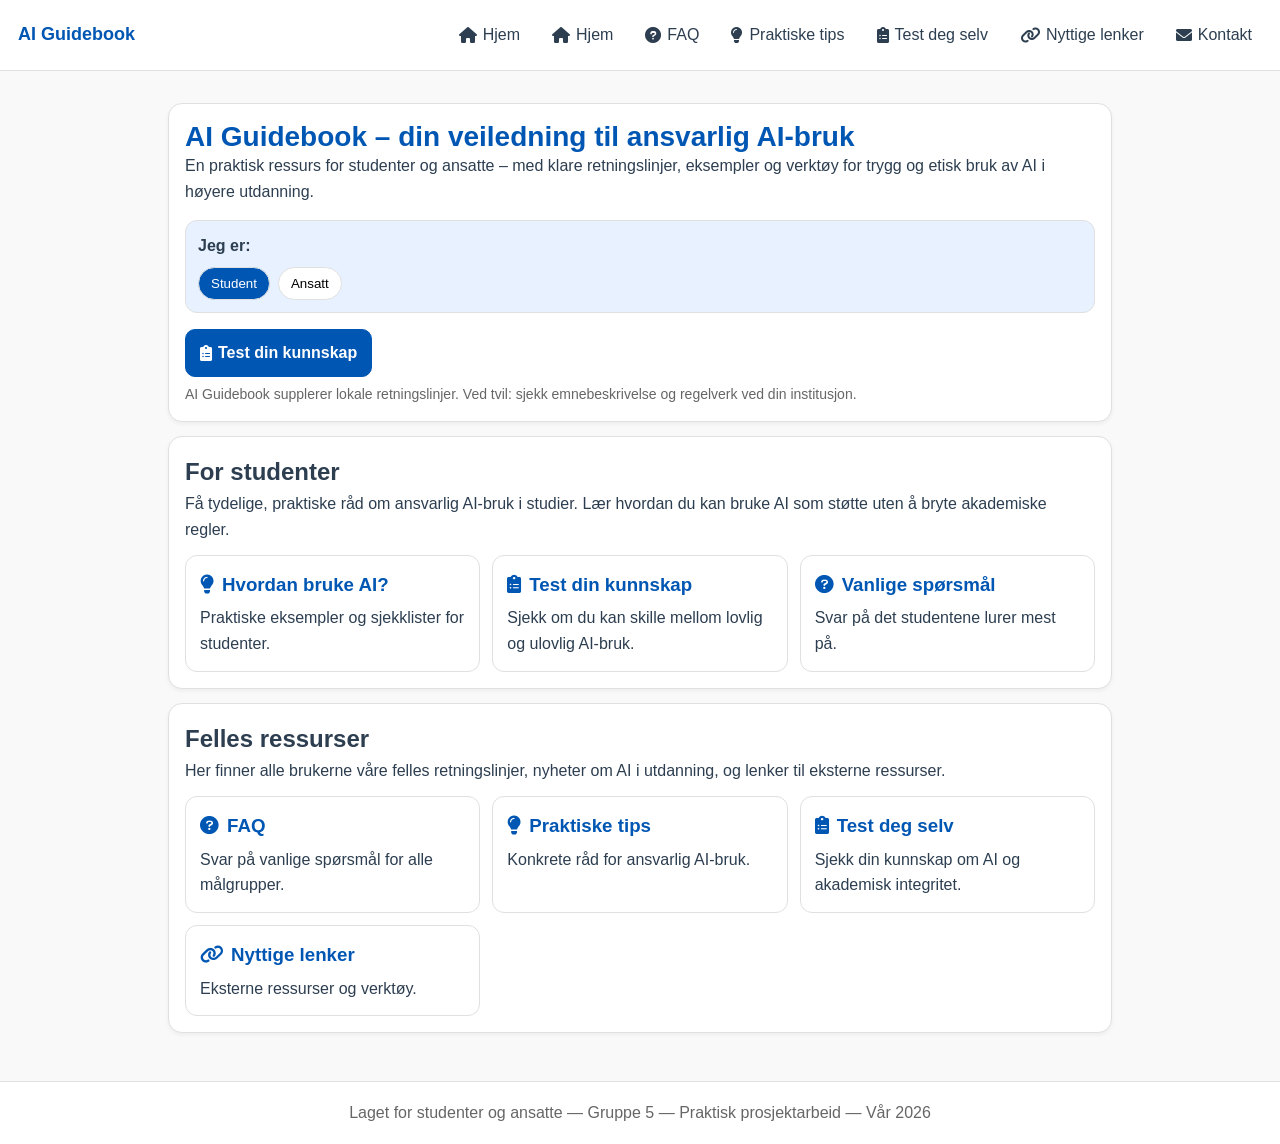
==== AIGuideline/index.html @ 7a89b68e "Add files via upload" ====
<!doctype html>
<html lang="no">
<head>
  <meta charset="utf-8" />
  <meta name="viewport" content="width=device-width, initial-scale=1" />
  <title>AI Guidebook</title>
  <link rel="stylesheet" href="style.css" />
  <link rel="stylesheet" href="https://cdnjs.cloudflare.com/ajax/libs/font-awesome/6.0.0/css/all.min.css">
</head>
<body>
  <header class="topbar">
    <div class="brand">
      <span class="brand-title">AI Guidebook</span>
    </div>
    <nav class="nav" aria-label="Hovedmeny">
      <button class="menu-toggle" aria-label="Åpne meny" id="menuToggle">☰</button>
      <ul id="menu">
        <li><a href="index.html" aria-current="page"><i class="fas fa-home"></i> Hjem</a></li>
         <li><a href="index.html"><i class="fas fa-home"></i> Hjem</a></li>
        <li><a href="faq.html"><i class="fas fa-question-circle"></i> FAQ</a></li>
        <li><a href="tips.html" aria-current="page"><i class="fas fa-lightbulb"></i> Praktiske tips</a></li>
        <li><a href="quiz.html"><i class="fas fa-clipboard-list"></i> Test deg selv</a></li>
        <li><a href="links.html"><i class="fas fa-link"></i> Nyttige lenker</a></li>
        <li><a href="contact.html"><i class="fas fa-envelope"></i> Kontakt</a></li>
      </ul>
    </nav>
  </header>

  <main class="container">
    <section class="hero card">
      <h1>AI Guidebook – din veiledning til ansvarlig AI-bruk</h1>
      <p class="lead">
        En praktisk ressurs for studenter og ansatte –
        med klare retningslinjer, eksempler og verktøy for trygg og etisk bruk av AI i høyere utdanning.
      </p>

      <!-- Rollevelger -->
      <div class="role-selector">
        <h3>Jeg er:</h3>
        <div class="role-options">
          <button class="role-btn active" data-role="student">Student</button>
          <button class="role-btn" data-role="staff">Ansatt</button>
        </div>
      </div>

      <div class="hero-actions">
        <a class="btn" href="quiz.html"><i class="fas fa-clipboard-list"></i> Test din kunnskap</a>
      </div>

      <p class="small">
        AI Guidebook supplerer lokale retningslinjer.
        Ved tvil: sjekk emnebeskrivelse og regelverk ved din institusjon.
      </p>
    </section>

    <!-- Innhold for studenter -->
    <section class="card content-student" data-role="student">
      <h2>For studenter</h2>
      <p>
        Få tydelige, praktiske råd om ansvarlig AI-bruk i studier.
        Lær hvordan du kan bruke AI som støtte uten å bryte akademiske regler.
      </p>
      <div class="grid">
        <a href="tips.html" class="tile">
          <h3><i class="fas fa-lightbulb"></i> Hvordan bruke AI?</h3>
          <p>Praktiske eksempler og sjekklister for studenter.</p>
        </a>
        <a href="quiz.html" class="tile">
          <h3><i class="fas fa-clipboard-list"></i> Test din kunnskap</h3>
          <p>Sjekk om du kan skille mellom lovlig og ulovlig AI-bruk.</p>
        </a>
        <a href="faq.html" class="tile">
          <h3><i class="fas fa-question-circle"></i> Vanlige spørsmål</h3>
          <p>Svar på det studentene lurer mest på.</p>
        </a>
      </div>
    </section>

    <!-- Innhold for ansatte -->
    <section class="card content-staff" data-role="staff" style="display: none;">
      <h2>For ansatte</h2>
      <p>
        Veiledning for lærere, sensorer, studieadministrasjon og universitetet –
        om hvordan håndtere AI i undervisning, vurdering og policy.
      </p>
      <div class="grid">
        <a href="tips.html" class="tile">
          <h3><i class="fas fa-chalkboard-teacher"></i> Undervisningstips</h3>
          <p>Hvordan integrere AI i emner og oppgaver.</p>
        </a>
        <a href="faq.html" class="tile">
          <h3><i class="fas fa-gavel"></i> Vurderingsretningslinjer</h3>
          <p>Håndtering av AI-bruk i eksamen og oppgaver.</p>
        </a>
        <a href="links.html" class="tile">
          <h3><i class="fas fa-university"></i> Policy og maler</h3>
          <p>Ferdige maler for lokale retningslinjer.</p>
        </a>
      </div>
    </section>

    <!-- Felles ressurser -->
    <section class="card" data-role="student staff">
      <h2>Felles ressurser</h2>
      <p>
        Her finner alle brukerne våre felles retningslinjer, nyheter om AI i utdanning,
        og lenker til eksterne ressurser.
      </p>
      <div class="grid">
        <a href="faq.html" class="tile">
          <h3><i class="fas fa-question-circle"></i> FAQ</h3>
          <p>Svar på vanlige spørsmål for alle målgrupper.</p>
        </a>
        <a href="tips.html" class="tile">
          <h3><i class="fas fa-lightbulb"></i> Praktiske tips</h3>
          <p>Konkrete råd for ansvarlig AI-bruk.</p>
        </a>
        <a href="quiz.html" class="tile">
          <h3><i class="fas fa-clipboard-list"></i> Test deg selv</h3>
          <p>Sjekk din kunnskap om AI og akademisk integritet.</p>
        </a>
        <a href="links.html" class="tile">
          <h3><i class="fas fa-link"></i> Nyttige lenker</h3>
          <p>Eksterne ressurser og verktøy.</p>
        </a>
      </div>
    </section>
  </main>

  <footer class="footer">
    <p>Laget for studenter og ansatte — Gruppe 5 — Praktisk prosjektarbeid — Vår 2026</p>
  </footer>

  <script src="app.js" defer></script>
</body>
</html>
---- AIGuideline/style.css ----
:root {
  --primary-color: #0056b3;
  --primary-light: #e7f1ff;
  --text-color: #2c3e50;
  --text-light: #666;
  --bg-color: #f9f9f9;
  --card-bg: #ffffff;
  --border-color: #e0e0e0;
}

* {
  box-sizing: border-box;
  margin: 0;
  padding: 0;
}

body {
  font-family: 'Segoe UI', Roboto, Arial, sans-serif;
  line-height: 1.6;
  color: var(--text-color);
  background-color: var(--bg-color);
}

a {
  color: inherit;
  text-decoration: none;
}

/* Header & Nav */
.topbar {
  display: flex;
  align-items: center;
  justify-content: space-between;
  padding: 14px 18px;
  border-bottom: 1px solid var(--border-color);
  position: sticky;
  top: 0;
  background: var(--card-bg);
  z-index: 100;
}

.brand-title {
  font-weight: 800;
  font-size: 18px;
  color: var(--primary-color);
}

.nav {
  display: flex;
  align-items: center;
  gap: 12px;
}

.nav ul {
  list-style: none;
  margin: 0;
  padding: 0;
  display: flex;
  gap: 12px;
  align-items: center;
}

.nav a {
  padding: 8px 10px;
  border-radius: 8px;
  transition: all 0.2s ease;
  display: flex;
  align-items: center;
  gap: 6px;
}

.nav a:hover {
  background: var(--primary-light);
}

.menu-toggle {
  display: none;
  padding: 8px 10px;
  border: 1px solid var(--border-color);
  border-radius: 8px;
  background: var(--card-bg);
  cursor: pointer;
}

/* Container & Cards */
.container {
  max-width: 980px;
  margin: 0 auto;
  padding: 18px;
}

.card {
  border: 1px solid var(--border-color);
  border-radius: 14px;
  padding: 16px;
  background: var(--card-bg);
  margin-top: 14px;
  box-shadow: 0 2px 4px rgba(0, 0, 0, 0.05);
}

.hero h1 {
  margin-top: 0;
  font-size: 28px;
  line-height: 1.2;
  color: var(--primary-color);
}

.lead {
  font-size: 16px;
  color: var(--text-color);
}

.small {
  color: var(--text-light);
  font-size: 14px;
}

/* Role Selector */
.role-selector {
  margin: 16px 0;
  padding: 12px;
  border: 1px solid var(--border-color);
  border-radius: 12px;
  background: var(--primary-light);
}

.role-selector h3 {
  margin-top: 0;
  font-size: 16px;
}

.role-options {
  display: flex;
  gap: 8px;
  flex-wrap: wrap;
  margin-top: 8px;
}

.role-btn {
  padding: 8px 12px;
  border: 1px solid var(--border-color);
  border-radius: 20px;
  background: var(--card-bg);
  cursor: pointer;
  transition: all 0.2s ease;
}

.role-btn:hover {
  background: var(--primary-light);
}

.role-btn.active {
  background: var(--primary-color);
  color: white;
}

/* Hero Actions */
.hero-actions {
  display: flex;
  gap: 10px;
  margin: 14px 0 6px;
  flex-wrap: wrap;
}

.btn {
  display: inline-flex;
  align-items: center;
  justify-content: center;
  gap: 6px;
  padding: 10px 14px;
  border-radius: 10px;
  border: 1px solid var(--primary-color);
  background: var(--primary-color);
  color: white;
  font-weight: 600;
  transition: all 0.2s ease;
  text-decoration: none;
}

.btn:hover {
  background: #004494;
}

/* Grid & Tiles */
.grid {
  display: grid;
  grid-template-columns: repeat(auto-fit, minmax(250px, 1fr));
  gap: 12px;
  margin-top: 12px;
}

.tile {
  display: block;
  border: 1px solid var(--border-color);
  border-radius: 12px;
  padding: 14px;
  background: var(--card-bg);
  transition: all 0.2s ease;
  text-decoration: none;
}

.tile:hover {
  background: var(--primary-light);
  border-color: var(--primary-color);
}

.tile h3 {
  margin: 0 0 6px;
  color: var(--primary-color);
  display: flex;
  align-items: center;
  gap: 8px;
}

/* Footer */
.footer {
  border-top: 1px solid var(--border-color);
  padding: 18px;
  text-align: center;
  color: var(--text-light);
  background: var(--card-bg);
  margin-top: 30px;
}

/* Mobilmeny */
@media (max-width: 760px) {
  .grid {
    grid-template-columns: 1fr;
  }

  .menu-toggle {
    display: inline-block;
  }

  .nav ul {
    display: none;
    position: absolute;
    right: 18px;
    top: 58px;
    background: var(--card-bg);
    border: 1px solid var(--border-color);
    border-radius: 12px;
    padding: 10px;
    width: 200px;
    flex-direction: column;
    box-shadow: 0 4px 8px rgba(0, 0, 0, 0.1);
  }

  .nav ul.open {
    display: flex;
  }

  .hero-actions {
    flex-direction: column;
    align-items: stretch;
  }
}
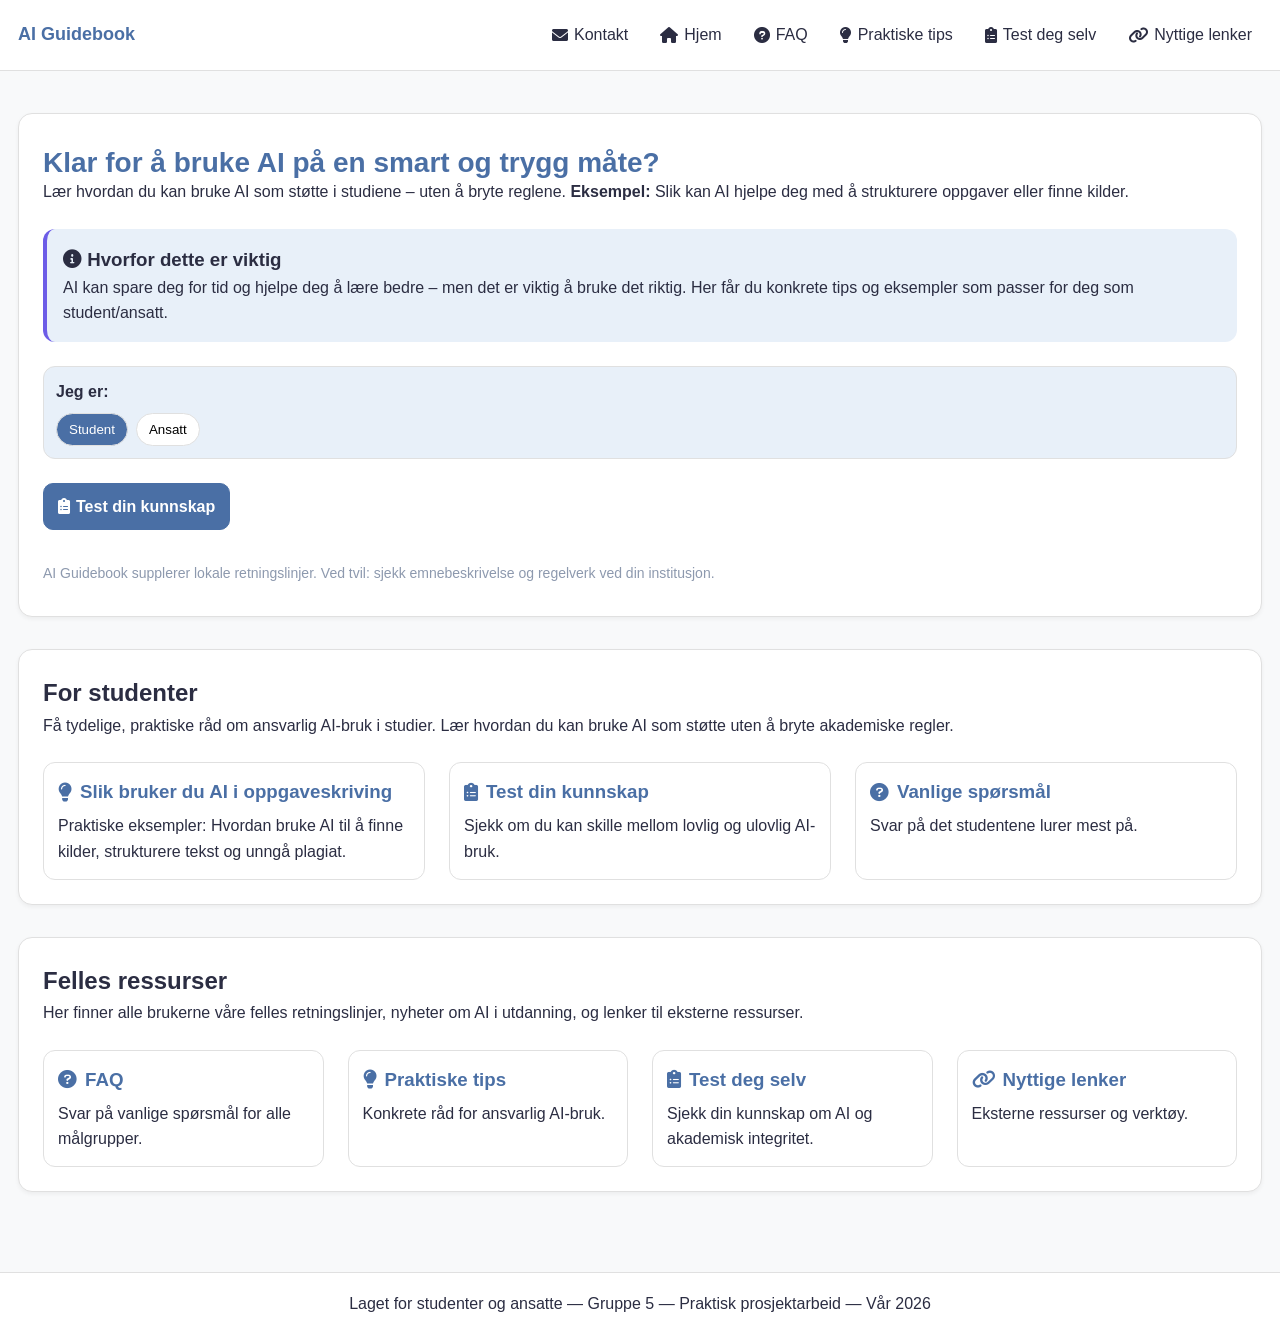
==== commit d62d3120: "Fix HTML structure and content updates" ====
--- a/AIGuideline/index.html
+++ b/AIGuideline/index.html
@@ -15,24 +15,32 @@
     <nav class="nav" aria-label="Hovedmeny">
       <button class="menu-toggle" aria-label="Åpne meny" id="menuToggle">☰</button>
       <ul id="menu">
-        <li><a href="index.html" aria-current="page"><i class="fas fa-home"></i> Hjem</a></li>
-         <li><a href="index.html"><i class="fas fa-home"></i> Hjem</a></li>
-        <li><a href="faq.html"><i class="fas fa-question-circle"></i> FAQ</a></li>
-        <li><a href="tips.html" aria-current="page"><i class="fas fa-lightbulb"></i> Praktiske tips</a></li>
-        <li><a href="quiz.html"><i class="fas fa-clipboard-list"></i> Test deg selv</a></li>
-        <li><a href="links.html"><i class="fas fa-link"></i> Nyttige lenker</a></li>
+       
         <li><a href="contact.html"><i class="fas fa-envelope"></i> Kontakt</a></li>
+         <li><a href="index.html" aria-current="page"><i class="fas fa-home"></i> Hjem</a></li>
+      <li><a href="faq.html" aria-current="page"><i class="fas fa-question-circle"></i> FAQ</a></li>
+      <li><a href="tips.html"><i class="fas fa-lightbulb"></i> Praktiske tips</a></li>
+      <li><a href="quiz.html"><i class="fas fa-clipboard-list"></i> Test deg selv</a></li>
+      <li><a href="links.html"><i class="fas fa-link"></i> Nyttige lenker</a></li>
       </ul>
     </nav>
   </header>
 
   <main class="container">
     <section class="hero card">
-      <h1>AI Guidebook – din veiledning til ansvarlig AI-bruk</h1>
+      <h1>Klar for å bruke AI på en smart og trygg måte?</h1>
       <p class="lead">
-        En praktisk ressurs for studenter og ansatte –
-        med klare retningslinjer, eksempler og verktøy for trygg og etisk bruk av AI i høyere utdanning.
+        Lær hvordan du kan bruke AI som støtte i studiene – uten å bryte reglene.
+        <strong>Eksempel:</strong> Slik kan AI hjelpe deg med å strukturere oppgaver eller finne kilder.
       </p>
+
+      <div class="why-matters">
+        <h3><i class="fas fa-info-circle"></i> Hvorfor dette er viktig</h3>
+        <p>
+          AI kan spare deg for tid og hjelpe deg å lære bedre – men det er viktig å bruke det riktig.
+          Her får du konkrete tips og eksempler som passer for deg som student/ansatt.
+        </p>
+      </div>
 
       <!-- Rollevelger -->
       <div class="role-selector">
@@ -62,8 +70,8 @@
       </p>
       <div class="grid">
         <a href="tips.html" class="tile">
-          <h3><i class="fas fa-lightbulb"></i> Hvordan bruke AI?</h3>
-          <p>Praktiske eksempler og sjekklister for studenter.</p>
+          <h3><i class="fas fa-lightbulb"></i> Slik bruker du AI i oppgaveskriving</h3>
+          <p>Praktiske eksempler: Hvordan bruke AI til å finne kilder, strukturere tekst og unngå plagiat.</p>
         </a>
         <a href="quiz.html" class="tile">
           <h3><i class="fas fa-clipboard-list"></i> Test din kunnskap</h3>
--- a/AIGuideline/style.css
+++ b/AIGuideline/style.css
@@ -1,9 +1,12 @@
+
 :root {
-  --primary-color: #0056b3;
-  --primary-light: #e7f1ff;
-  --text-color: #2c3e50;
-  --text-light: #666;
-  --bg-color: #f9f9f9;
+  --primary-color: #4a6fa5;
+  --primary-light: #e8f0f9;
+  --secondary-color: #6c5ce7;
+  --accent-color: #ff9f43;
+  --text-color: #2b2d42;
+  --text-light: #8d99ae;
+  --bg-color: #f8f9fa;
   --card-bg: #ffffff;
   --border-color: #e0e0e0;
 }
@@ -84,7 +87,7 @@
 
 /* Container & Cards */
 .container {
-  max-width: 980px;
+  max-width: 1300px;
   margin: 0 auto;
   padding: 18px;
 }
@@ -92,10 +95,16 @@
 .card {
   border: 1px solid var(--border-color);
   border-radius: 14px;
-  padding: 16px;
-  background: var(--card-bg);
-  margin-top: 14px;
+  padding: 1.5rem;
+  background: var(--card-bg);
+  margin-top: 1.5rem;
+  margin-bottom: 2rem;
   box-shadow: 0 2px 4px rgba(0, 0, 0, 0.05);
+}
+
+.hero {
+  padding: 2rem 1.5rem;
+  margin-bottom: 2rem;
 }
 
 .hero h1 {
@@ -115,9 +124,18 @@
   font-size: 14px;
 }
 
+/* Why Matters */
+.why-matters {
+  background: var(--primary-light);
+  padding: 1rem;
+  border-radius: 12px;
+  margin: 1.5rem 0;
+  border-left: 4px solid var(--secondary-color);
+}
+
 /* Role Selector */
 .role-selector {
-  margin: 16px 0;
+  margin: 1.5rem 0;
   padding: 12px;
   border: 1px solid var(--border-color);
   border-radius: 12px;
@@ -158,7 +176,7 @@
 .hero-actions {
   display: flex;
   gap: 10px;
-  margin: 14px 0 6px;
+  margin: 1.5rem 0 2rem;
   flex-wrap: wrap;
 }
 
@@ -178,15 +196,15 @@
 }
 
 .btn:hover {
-  background: #004494;
+  background: var(--secondary-color);
 }
 
 /* Grid & Tiles */
 .grid {
   display: grid;
   grid-template-columns: repeat(auto-fit, minmax(250px, 1fr));
-  gap: 12px;
-  margin-top: 12px;
+  gap: 1.5rem;
+  margin-top: 1.5rem;
 }
 
 .tile {
@@ -197,11 +215,13 @@
   background: var(--card-bg);
   transition: all 0.2s ease;
   text-decoration: none;
+ 
 }
 
 .tile:hover {
   background: var(--primary-light);
-  border-color: var(--primary-color);
+  border-color: var(--primary-light);
+   transform: scale(1.07); /* Gjør knappen litt større */
 }
 
 .tile h3 {
@@ -217,7 +237,7 @@
   border-top: 1px solid var(--border-color);
   padding: 18px;
   text-align: center;
-  color: var(--text-light);
+  color: var(--text-color);
   background: var(--card-bg);
   margin-top: 30px;
 }
@@ -255,3 +275,40 @@
     align-items: stretch;
   }
 }
+.contact-info {
+  margin: 1.5rem 0;
+  font-size: 16px;
+}
+
+.contact-info p {
+  margin: 0.75rem 0;
+}
+
+.contact-info a {
+  color: var(--primary-color);
+  text-decoration: underline;
+}
+details{
+    border: 1px solid var(--primary-light);
+    border-radius: 12px;
+    padding: 4px;
+    background: var(--primary-light);
+    transition: all 0.2s ease;
+    text-decoration: none;
+    margin-top: 1rem;
+}
+.quiz-card {
+  transition: 0.5s ease;
+}
+
+.quiz-card:hover {
+  transform: scale(1.05) translateY(-5px); /* Gjør kortet litt større ved hover */
+}
+details summary {
+  cursor: pointer;
+  font-weight: 600;
+ background: var(--card-bg);
+ padding: 0.5rem;
+ 
+}
+
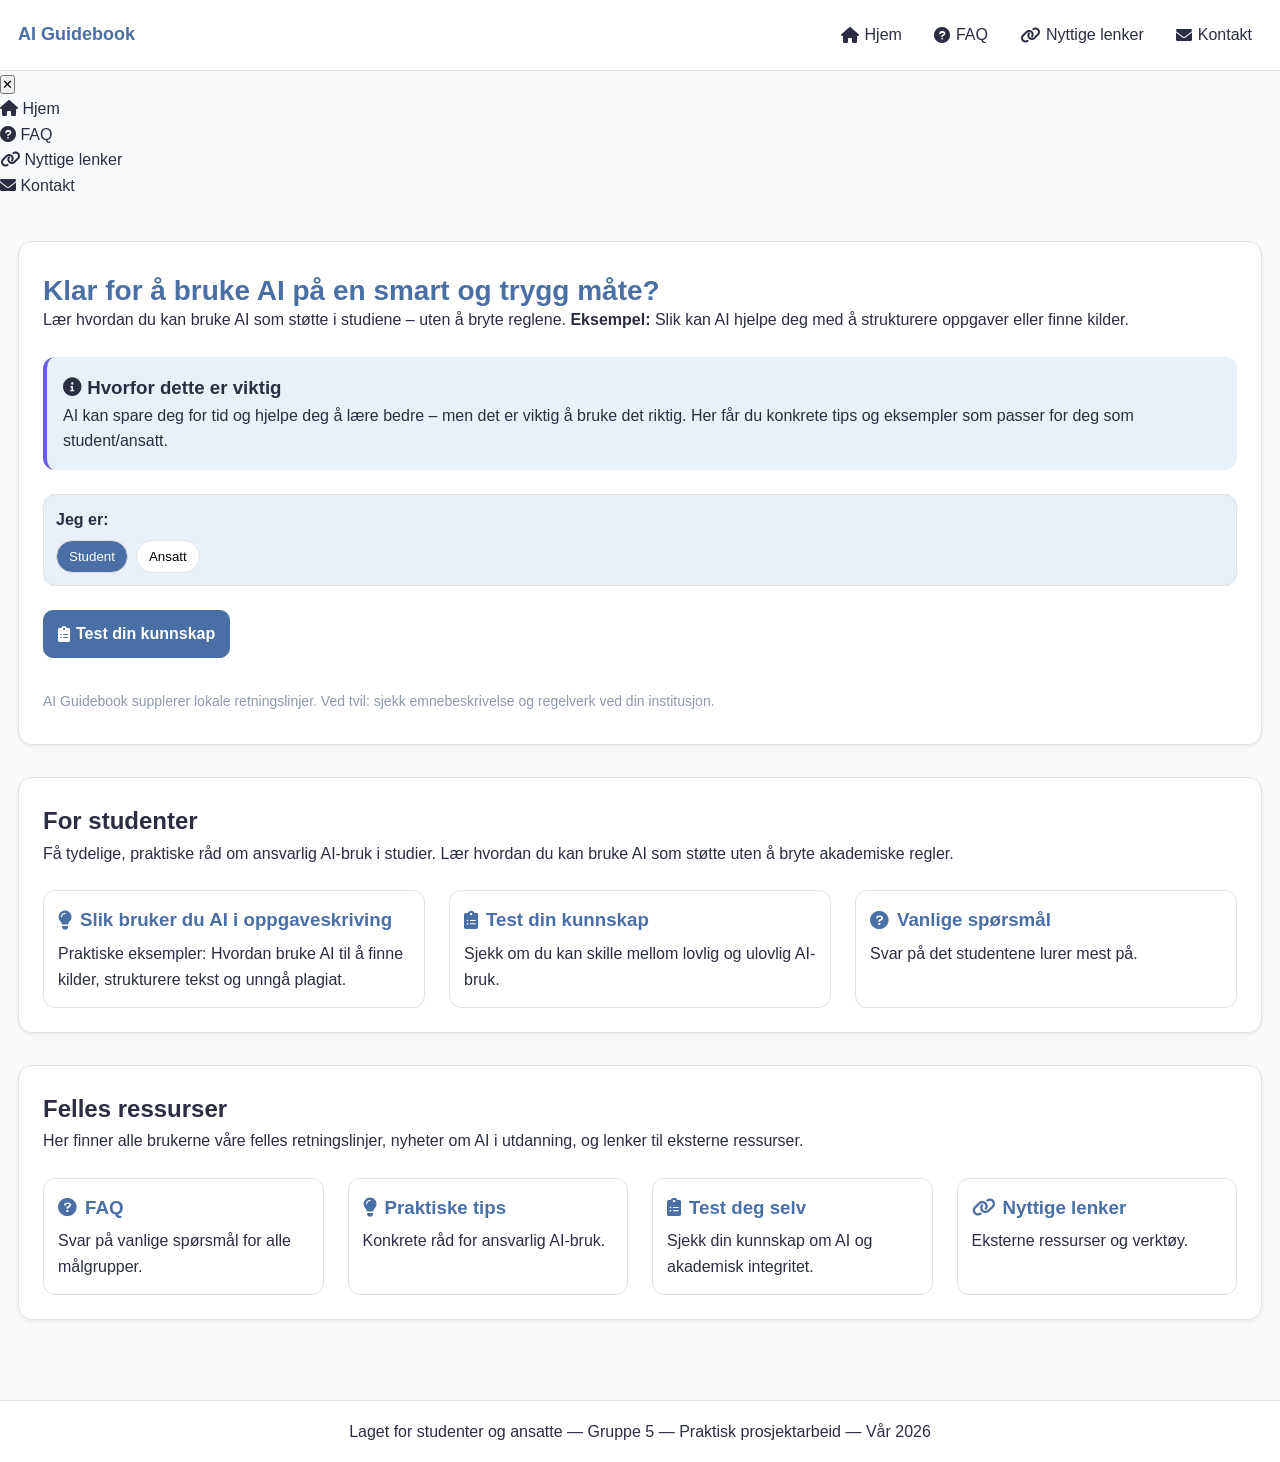
==== commit 02f18c5e: "Changed hamburgermeny" ====
--- a/AIGuideline/index.html
+++ b/AIGuideline/index.html
@@ -8,23 +8,41 @@
   <link rel="stylesheet" href="https://cdnjs.cloudflare.com/ajax/libs/font-awesome/6.0.0/css/all.min.css">
 </head>
 <body>
+
+  <!-- Overlay for slide-in meny -->
+  <div class="nav-overlay" id="navOverlay"></div>
+
   <header class="topbar">
     <div class="brand">
       <span class="brand-title">AI Guidebook</span>
     </div>
     <nav class="nav" aria-label="Hovedmeny">
-      <button class="menu-toggle" aria-label="Åpne meny" id="menuToggle">☰</button>
-      <ul id="menu">
-       
-        <li><a href="contact.html"><i class="fas fa-envelope"></i> Kontakt</a></li>
-         <li><a href="index.html" aria-current="page"><i class="fas fa-home"></i> Hjem</a></li>
-      <li><a href="faq.html" aria-current="page"><i class="fas fa-question-circle"></i> FAQ</a></li>
-      <li><a href="tips.html"><i class="fas fa-lightbulb"></i> Praktiske tips</a></li>
-      <li><a href="quiz.html"><i class="fas fa-clipboard-list"></i> Test deg selv</a></li>
-      <li><a href="links.html"><i class="fas fa-link"></i> Nyttige lenker</a></li>
+      <!-- Desktop-meny -->
+      <ul class="nav-desktop">
+        <li><a href="index.html" class="nav-link active"><i class="fas fa-home"></i> Hjem</a></li>
+        <li><a href="faq.html" class="nav-link"><i class="fas fa-question-circle"></i> FAQ</a></li>
+        <li><a href="links.html" class="nav-link"><i class="fas fa-link"></i> Nyttige lenker</a></li>
+        <li><a href="contact.html" class="nav-link"><i class="fas fa-envelope"></i> Kontakt</a></li>
       </ul>
+      <!-- Hamburger-knapp (kun mobil) -->
+      <button class="menu-toggle" aria-label="Åpne meny" id="menuToggle">
+        <span class="hamburger-bar"></span>
+        <span class="hamburger-bar"></span>
+        <span class="hamburger-bar"></span>
+      </button>
     </nav>
   </header>
+
+  <!-- Slide-in sidemeny (mobil) -->
+  <aside class="side-menu" id="sideMenu" aria-hidden="true">
+    <button class="side-menu-close" id="menuClose" aria-label="Lukk meny">✕</button>
+    <ul>
+      <li><a href="index.html" class="active"><i class="fas fa-home"></i> Hjem</a></li>
+      <li><a href="faq.html"><i class="fas fa-question-circle"></i> FAQ</a></li>
+      <li><a href="links.html"><i class="fas fa-link"></i> Nyttige lenker</a></li>
+      <li><a href="contact.html"><i class="fas fa-envelope"></i> Kontakt</a></li>
+    </ul>
+  </aside>
 
   <main class="container">
     <section class="hero card">
